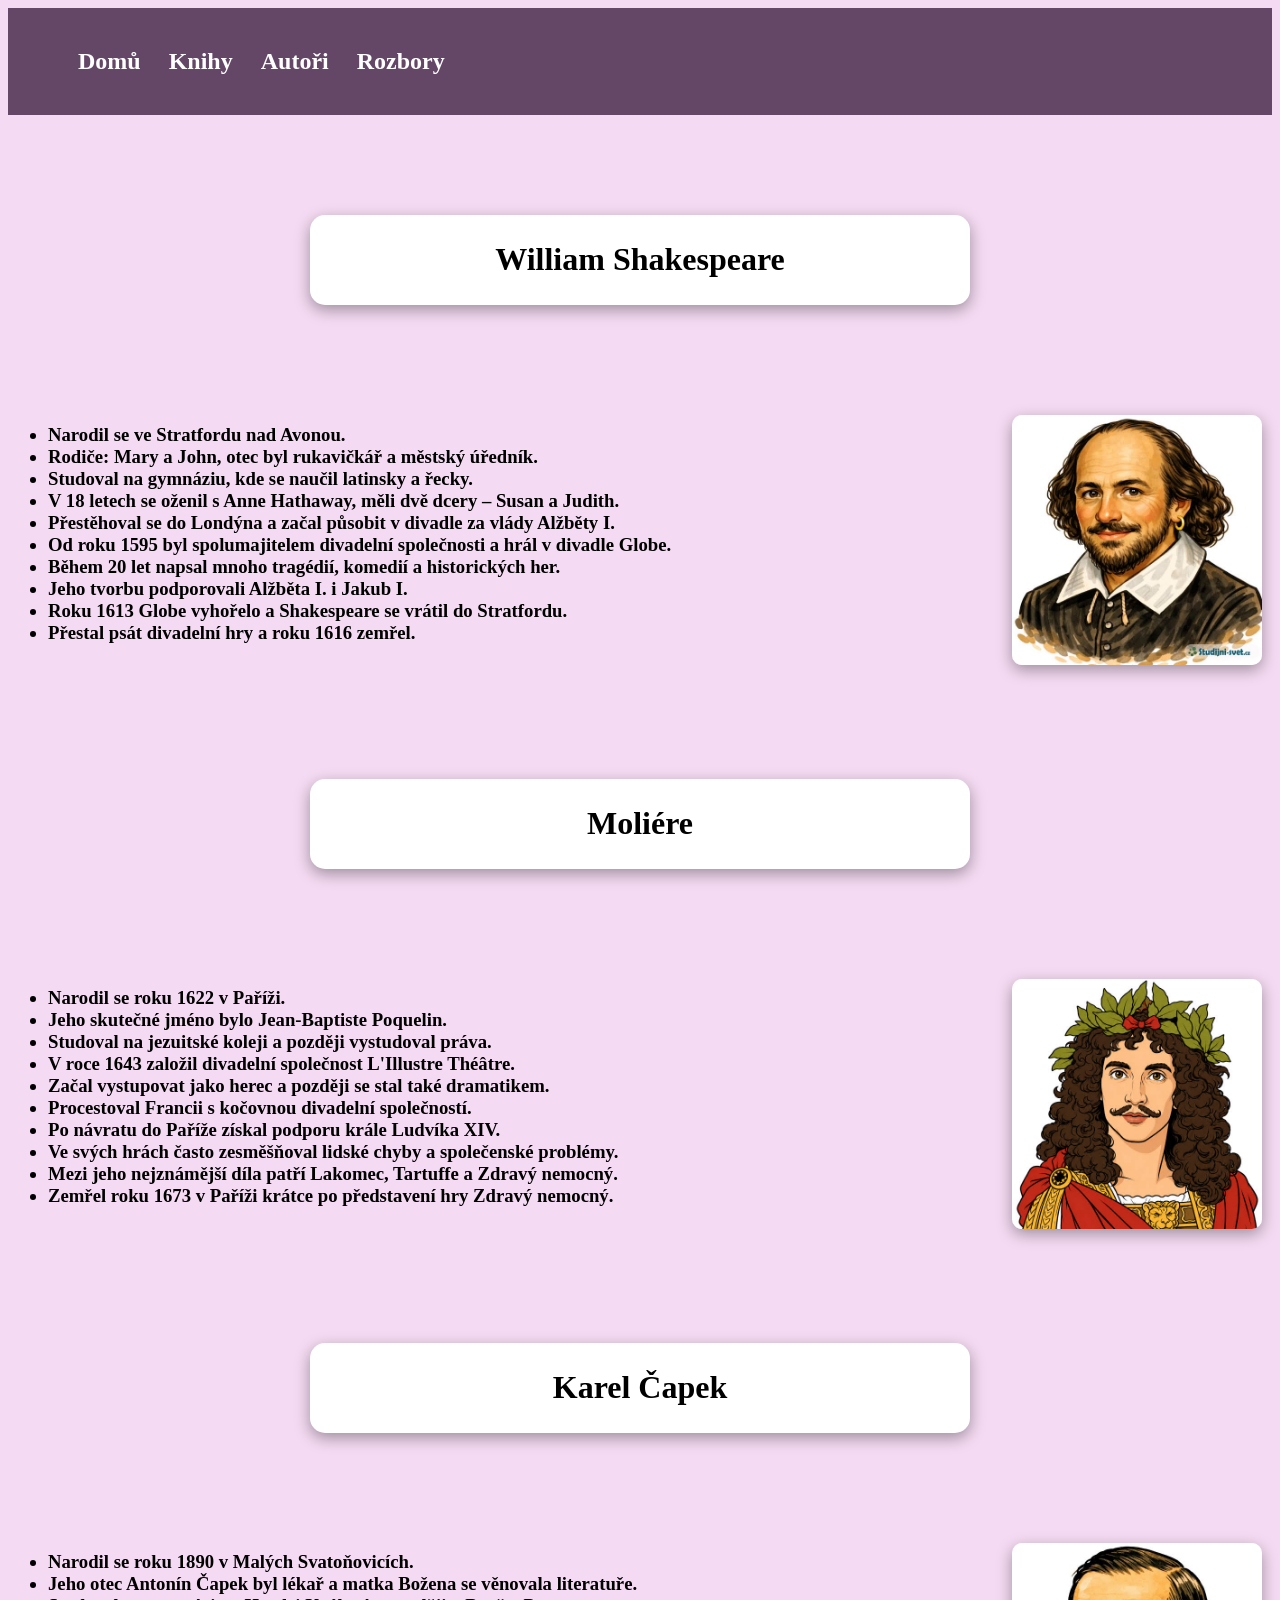
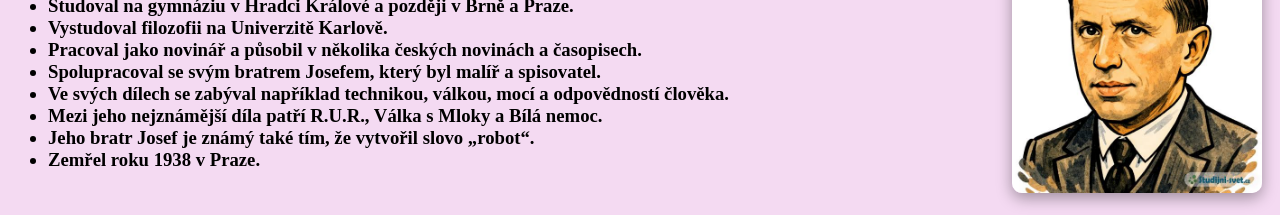
==== autori.html @ 759e6188 "vytvoreni webu" ====
<!DOCTYPE html>
<html lang="cs">
<head>
    <title>Maturitni knihy</title>
    <i class="fa-solid fa-camera"></i>
    <link rel="stylesheet" href="style.css">  
    <link rel="stylesheet" href="menu.css">
    
</head>
<body>
    <header>  <nav id="navbar">
      <ul>
        <li><a href="index.html">Domů</a></li>
        <li><a href="knihy.html">Knihy</a></li>
        <li><a href="autori.html">Autoři</a></li>
        <li><a href="rozbory.html">Rozbory</a></li>
      </ul>
    </nav>
  </header>

<div class="container">
<h1>William Shakespeare</h1>
</div>

<div class="autor-info">

    <div class="autor-text">
        <h3>
            <ul>
                <li>Narodil se ve Stratfordu nad Avonou.</li>
                <li>Rodiče: Mary a John, otec byl rukavičkář a městský úředník.</li>
                <li>Studoval na gymnáziu, kde se naučil latinsky a řecky.</li>
                <li>V 18 letech se oženil s Anne Hathaway, měli dvě dcery – Susan a Judith.</li>
                <li>Přestěhoval se do Londýna a začal působit v divadle za vlády Alžběty I.</li>
                <li>Od roku 1595 byl spolumajitelem divadelní společnosti a hrál v divadle Globe.</li>
                <li>Během 20 let napsal mnoho tragédií, komedií a historických her.</li>
                <li>Jeho tvorbu podporovali Alžběta I. i Jakub I.</li>
                <li>Roku 1613 Globe vyhořelo a Shakespeare se vrátil do Stratfordu.</li>
                <li>Přestal psát divadelní hry a roku 1616 zemřel.</li>
            </ul>
        </h3>
    </div>

<div class="autor-fotka">
     <img src="obrazky.autori/shakespeare.jpg" alt="William Shakespeare">
</div>

</div>

<div class="container">
<h1>Moliére</h1>
</div>

<div class="autor-info">

    <div class="autor-text">
        <h3>
            <ul>
                <li>Narodil se roku 1622 v Paříži.</li>
                <li>Jeho skutečné jméno bylo Jean-Baptiste Poquelin.</li>
                <li>Studoval na jezuitské koleji a později vystudoval práva.</li>
                <li>V roce 1643 založil divadelní společnost L'Illustre Théâtre.</li>
                <li>Začal vystupovat jako herec a později se stal také dramatikem.</li>
                <li>Procestoval Francii s kočovnou divadelní společností.</li>
                <li>Po návratu do Paříže získal podporu krále Ludvíka XIV.</li>
                <li>Ve svých hrách často zesměšňoval lidské chyby a společenské problémy.</li>
                <li>Mezi jeho nejznámější díla patří Lakomec, Tartuffe a Zdravý nemocný.</li>
                <li>Zemřel roku 1673 v Paříži krátce po představení hry Zdravý nemocný.</li>
            </ul>
        </h3>
    </div>

    <div class="autor-fotka">
        <img src="obrazky.autori/moliere.jpg" alt="Molière">
    </div>

</div>


<div class="container">
<h1>Karel Čapek</h1>
</div>

<div class="autor-info">

    <div class="autor-text">
        <h3>
            <ul>
                <li>Narodil se roku 1890 v Malých Svatoňovicích.</li>
                <li>Jeho otec Antonín Čapek byl lékař a matka Božena se věnovala literatuře.</li>
                <li>Studoval na gymnáziu v Hradci Králové a později v Brně a Praze.</li>
                <li>Vystudoval filozofii na Univerzitě Karlově.</li>
                <li>Pracoval jako novinář a působil v několika českých novinách a časopisech.</li>
                <li>Spolupracoval se svým bratrem Josefem, který byl malíř a spisovatel.</li>
                <li>Ve svých dílech se zabýval například technikou, válkou, mocí a odpovědností člověka.</li>
                <li>Mezi jeho nejznámější díla patří R.U.R., Válka s Mloky a Bílá nemoc.</li>
                <li>Jeho bratr Josef je známý také tím, že vytvořil slovo „robot“.</li>
                <li>Zemřel roku 1938 v Praze.</li>
            </ul>
        </h3>
    </div>

    <div class="autor-fotka">
        <img src="obrazky.autori/capek.jpg" alt="Karel Čapek">
    </div>

</div>

</body>
---- style.css ----
body {
    background-color: rgb(244, 218, 242);
}

img {
    border-radius: 10px;
    margin: 10px;
    box-shadow: rgba(0, 0, 0, 0.35) 0px 5px 15px;
}

.container {
    background-color: white;
    max-width: 600px;
    border-radius: 15px;
    box-shadow: rgba(0, 0, 0, 0.35) 0px 5px 15px;

    margin: 100px auto;
    padding: 5px 30px;
}

.fotky {
    display: flex;
    justify-content: center;
    gap: 20px;
}

.fotky img {
    width: 250px;
    height: 350px;
    object-fit: cover;
}

.container {
    text-align: center;
}

.autor-fotka {
    text-align: right;
}

.autor-fotka img {
    width: 250px;
}

.autor-info {
    display: flex;
    justify-content: space-between;
    align-items: flex-start;
}

.autor-text {
    width: 65%;
}

.autor-fotka {
    width: 30%;
    text-align: right;
}

.autor-fotka img {
    width: 250px;
}

.rozbory {
    display: grid;
    grid-template-columns: repeat(3, 200px);
    justify-content: center;
    gap: 40px;
}

.rozbory a {
    text-align: center;
    text-decoration: none;
    color: black;
    width: 200px;
}

.rozbory img {
    width: 200px;
    height: 280px;
    object-fit: cover;
}

.rozbor {
    max-width: 1000px;
    margin: 50px auto;
    padding: 20px;
}

.rozbor > h1 {
    text-align: center;
    margin-bottom: 40px;
}

.info {
    background-color: white;
    border-radius: 15px;
    padding: 25px;
    display: flex;
    justify-content: space-between;
    align-items: center;
    box-shadow: rgba(0, 0, 0, 0.2) 0px 5px 15px;
}

.info img {
    width: 220px;
    height: 300px;
    object-fit: cover;
}

.box {
    background-color: white;
    margin-top: 25px;
    padding: 25px;
    border-radius: 15px;
    box-shadow: rgba(0, 0, 0, 0.2) 0px 5px 15px;
}

.box h2 {
    margin-top: 0;
}

.postavy {
    display: grid;
    grid-template-columns: 1fr 1fr;
    gap: 20px;
}

.postavy div {
    background-color: rgb(244, 218, 242);
    padding: 15px;
    border-radius: 10px;
}

.uvod {
    background-color: white;
    max-width: 800px;
    margin: 100px auto;
    padding: 50px;
    border-radius: 15px;
    box-shadow: rgba(0, 0, 0, 0.25) 0px 5px 15px;
    text-align: center;
}

.uvod h1 {
    font-size: 40px;
    margin-bottom: 25px;
}

.uvod p {
    font-size: 18px;
    line-height: 1.6;
}

.uvod-tlacitka {
    margin-top: 35px;
}

.uvod-tlacitka a {
    display: inline-block;
    background-color: rgb(244, 218, 242);
    color: black;
    text-decoration: none;
    padding: 12px 25px;
    margin: 10px;
    border-radius: 10px;
}

.uvod-tlacitka a:hover {
    box-shadow: rgba(0, 0, 0, 0.25) 0px 5px 10px;
}
---- menu.css ----
#navbar {
    background-color: #644767;
    color: white;
    display: flex;
    justify-content: space-between;
    align-items: center;
    padding: 16px;
    font-size: 24px;
    font-weight: bold;
}

#navbar a {
    color: white;
    text-decoration: none;
}

#navbar ul {
    display: flex;
    list-style: none;
    align-items: center;
}

#navbar ul li a {
    padding: 10px;
    margin: 0 4px;
}

#navbar ul li a:hover {
    background-color: #e797ff;
    border-radius: 5px;
}

.text-primary {
    color: #d6bded;
}
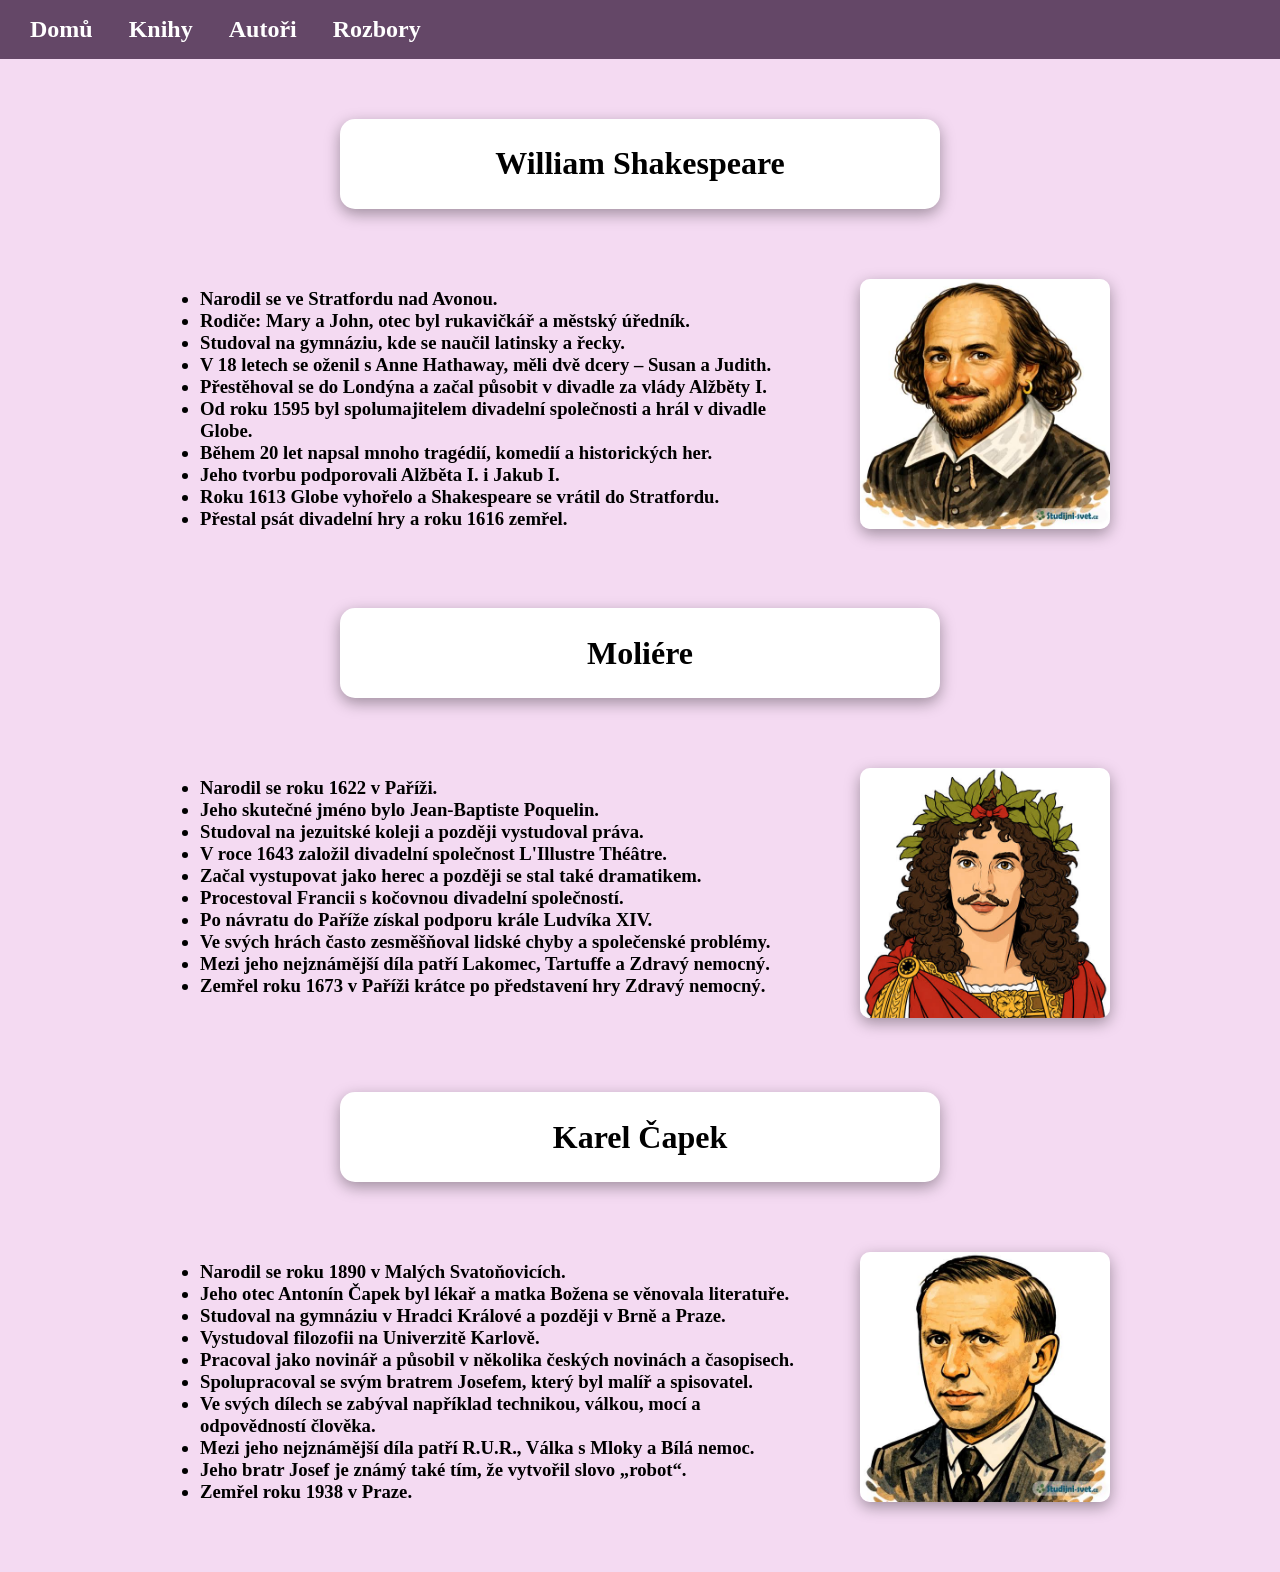
==== commit aabc8b65: "." ====
--- a/autori.html
+++ b/autori.html
@@ -1,8 +1,9 @@
 <!DOCTYPE html>
 <html lang="cs">
 <head>
+    <meta charset="UTF-8">
+    <meta name="viewport" content="width=device-width, initial-scale=1">
     <title>Maturitni knihy</title>
-    <i class="fa-solid fa-camera"></i>
     <link rel="stylesheet" href="style.css">  
     <link rel="stylesheet" href="menu.css">
     
--- a/style.css
+++ b/style.css
@@ -1,8 +1,14 @@
+* {
+    box-sizing: border-box;
+}
+
 body {
     background-color: rgb(244, 218, 242);
+    margin: 0;
 }
 
 img {
+    max-width: 100%;
     border-radius: 10px;
     margin: 10px;
     box-shadow: rgba(0, 0, 0, 0.35) 0px 5px 15px;
@@ -10,16 +16,17 @@
 
 .container {
     background-color: white;
-    max-width: 600px;
+    width: min(600px, calc(100% - 32px));
     border-radius: 15px;
     box-shadow: rgba(0, 0, 0, 0.35) 0px 5px 15px;
 
-    margin: 100px auto;
+    margin: 60px auto;
     padding: 5px 30px;
 }
 
 .fotky {
     display: flex;
+    flex-wrap: wrap;
     justify-content: center;
     gap: 20px;
 }
@@ -46,14 +53,20 @@
     display: flex;
     justify-content: space-between;
     align-items: flex-start;
+    gap: 24px;
+    max-width: 1000px;
+    margin: 0 auto 50px;
+    padding: 0 20px;
 }
 
 .autor-text {
-    width: 65%;
+    flex: 1 1 65%;
+    min-width: 0;
 }
 
 .autor-fotka {
-    width: 30%;
+    flex: 0 1 30%;
+    min-width: 0;
     text-align: right;
 }
 
@@ -63,7 +76,7 @@
 
 .rozbory {
     display: grid;
-    grid-template-columns: repeat(3, 200px);
+    grid-template-columns: repeat(auto-fit, minmax(min(100%, 200px), 200px));
     justify-content: center;
     gap: 40px;
 }
@@ -72,18 +85,18 @@
     text-align: center;
     text-decoration: none;
     color: black;
-    width: 200px;
+    width: 100%;
 }
 
 .rozbory img {
-    width: 200px;
+    width: 100%;
     height: 280px;
     object-fit: cover;
 }
 
 .rozbor {
-    max-width: 1000px;
-    margin: 50px auto;
+    width: min(1000px, 100%);
+    margin: 32px auto;
     padding: 20px;
 }
 
@@ -100,9 +113,11 @@
     justify-content: space-between;
     align-items: center;
     box-shadow: rgba(0, 0, 0, 0.2) 0px 5px 15px;
+    gap: 24px;
 }
 
 .info img {
+    flex: 0 1 220px;
     width: 220px;
     height: 300px;
     object-fit: cover;
@@ -122,7 +137,7 @@
 
 .postavy {
     display: grid;
-    grid-template-columns: 1fr 1fr;
+    grid-template-columns: repeat(auto-fit, minmax(min(100%, 220px), 1fr));
     gap: 20px;
 }
 
@@ -134,8 +149,8 @@
 
 .uvod {
     background-color: white;
-    max-width: 800px;
-    margin: 100px auto;
+    width: min(800px, calc(100% - 32px));
+    margin: 60px auto;
     padding: 50px;
     border-radius: 15px;
     box-shadow: rgba(0, 0, 0, 0.25) 0px 5px 15px;
@@ -168,4 +183,82 @@
 
 .uvod-tlacitka a:hover {
     box-shadow: rgba(0, 0, 0, 0.25) 0px 5px 10px;
+}
+
+@media (max-width: 700px) {
+    .autor-info {
+        flex-direction: column;
+        align-items: center;
+        gap: 8px;
+    }
+
+    .autor-text,
+    .autor-fotka {
+        width: 100%;
+    }
+
+    .autor-fotka {
+        text-align: center;
+    }
+
+    .info {
+        flex-direction: column;
+        align-items: flex-start;
+    }
+
+    .info img {
+        align-self: center;
+    }
+}
+
+@media (max-width: 480px) {
+    .container {
+        margin: 32px auto;
+        padding: 8px 16px;
+    }
+
+    .container h1 {
+        font-size: 1.6rem;
+    }
+
+    .fotky {
+        gap: 8px;
+    }
+
+    .fotky img {
+        width: min(250px, 100%);
+        height: auto;
+    }
+
+    .rozbor {
+        margin: 16px auto;
+        padding: 12px;
+    }
+
+    .rozbor > h1 {
+        margin-bottom: 24px;
+        font-size: 1.8rem;
+    }
+
+    .info,
+    .box {
+        padding: 18px;
+    }
+
+    .box {
+        margin-top: 16px;
+    }
+
+    .postavy {
+        grid-template-columns: 1fr;
+    }
+
+    .uvod {
+        margin: 32px auto;
+        padding: 28px 18px;
+    }
+
+    .uvod h1 {
+        font-size: 2rem;
+    }
 }
--- a/menu.css
+++ b/menu.css
@@ -18,6 +18,10 @@
     display: flex;
     list-style: none;
     align-items: center;
+    flex-wrap: wrap;
+    gap: 8px;
+    margin: 0;
+    padding: 0;
 }
 
 #navbar ul li a {
@@ -32,4 +36,23 @@
 
 .text-primary {
     color: #d6bded;
+}
+
+@media (max-width: 600px) {
+    #navbar {
+        justify-content: center;
+        padding: 12px 8px;
+        font-size: 18px;
+    }
+
+    #navbar ul {
+        justify-content: center;
+        gap: 4px;
+    }
+
+    #navbar ul li a {
+        display: block;
+        padding: 8px;
+        margin: 0;
+    }
 }
